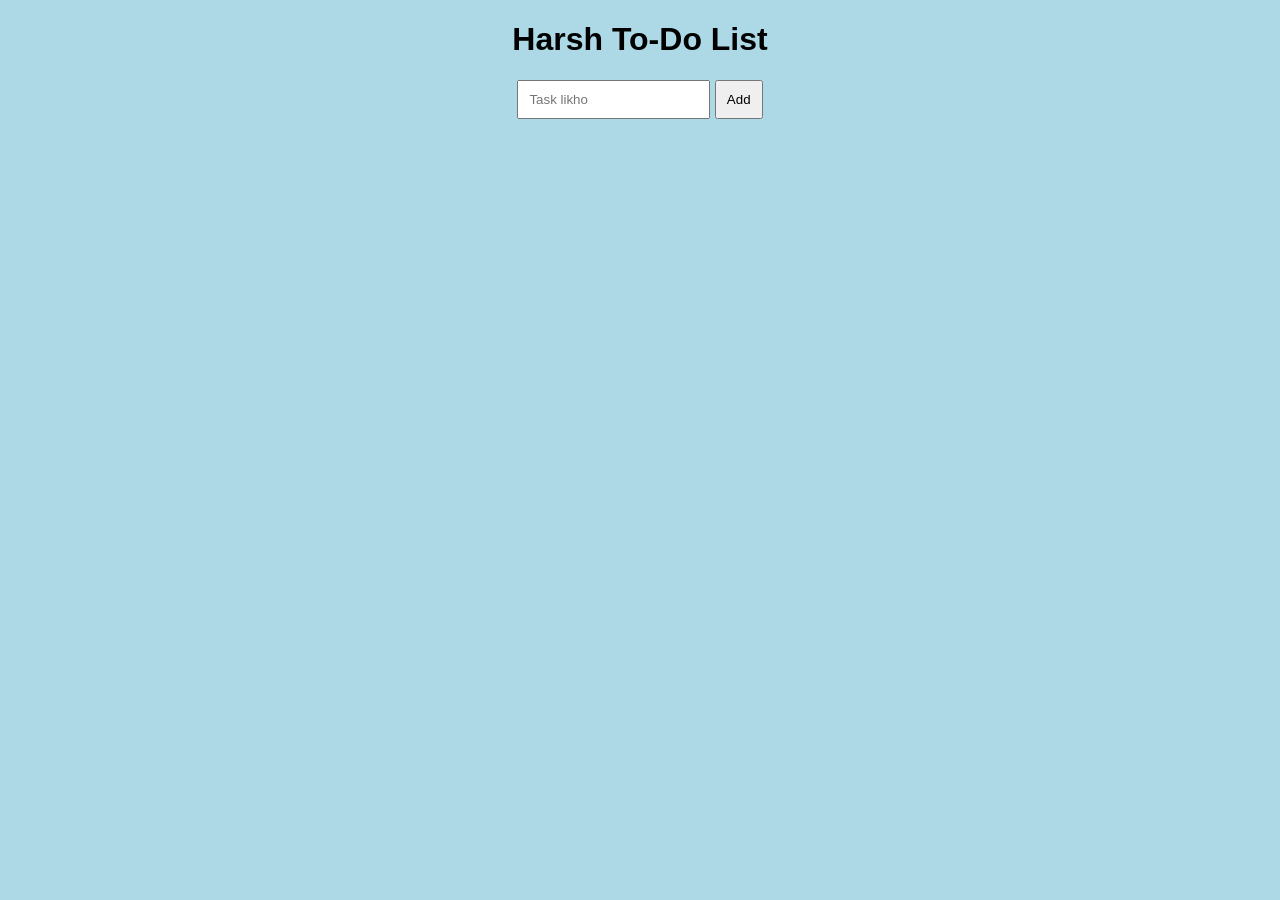
==== todo.html @ ca7b26b1 "Add notes and to-do projects" ====
<!DOCTYPE html>
<html>
<head>
    <title>Harsh To-Do App</title>
    <style>
body{
    background-color: lightblue;
    text-align: center;
    font-family: Arial;
}

input{
    padding: 10px;
}

button{
    padding: 10px;
}

li{
    margin: 10px;
}
</style>
</head>

<body>

    <h1>Harsh To-Do List</h1>

    <input type="text" id="task" placeholder="Task likho">

    <button onclick="addTask()">Add</button>

    <ul id="taskList"></ul>

    <script>
        function addTask() {

            let taskText = document.getElementById("task").value;

            if(taskText === "") {
                alert("Pehle task likho!");
                return;
            }

            let li = document.createElement("li");

            li.innerHTML =
                taskText +
                ' <button onclick="this.parentElement.remove()">Delete</button>';

            document.getElementById("taskList").appendChild(li);

            document.getElementById("task").value = "";
        }
    </script>

</body>
</html>
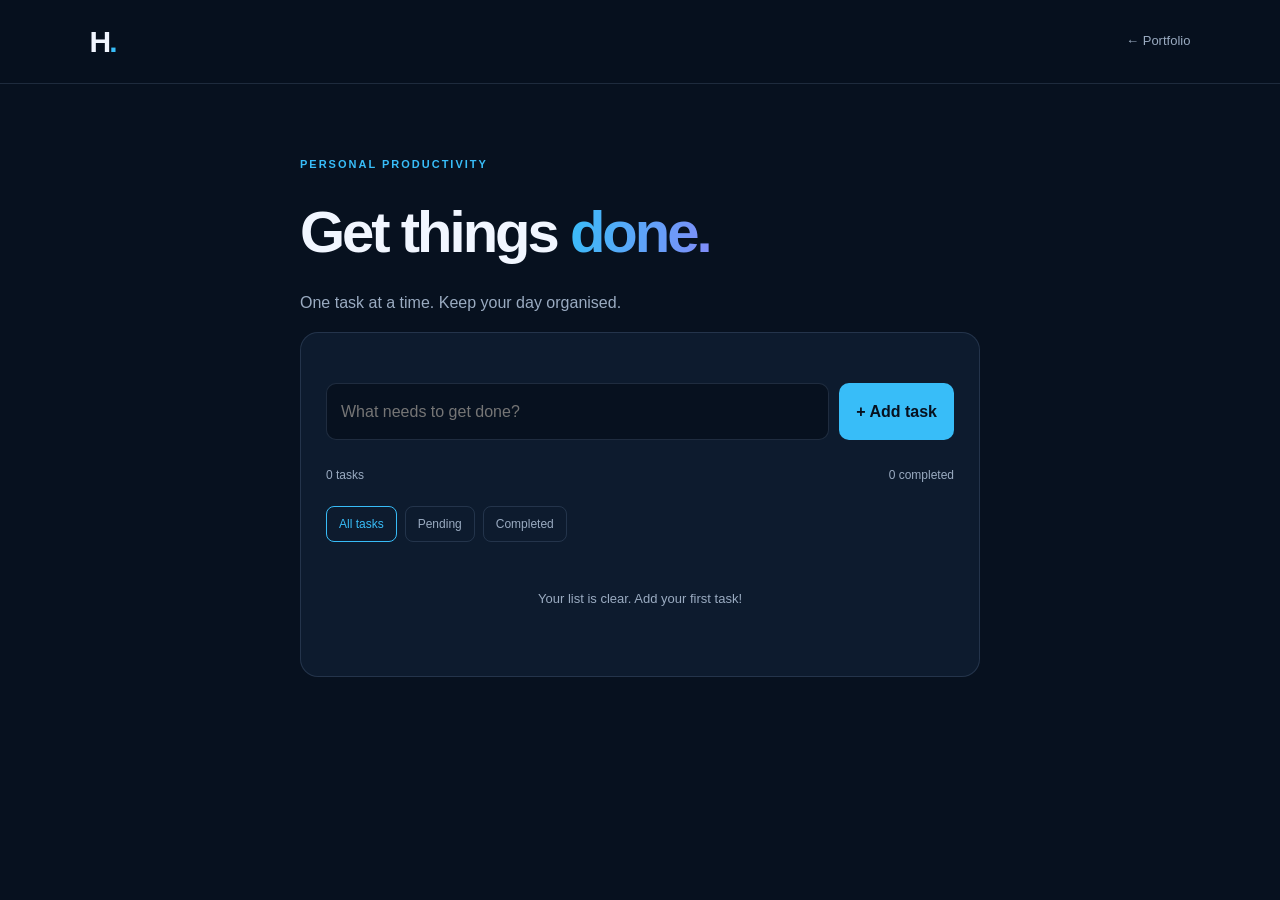
==== commit 932f4192: "Build interactive To-Do List app" ====
--- a/todo.html
+++ b/todo.html
@@ -1,59 +1,169 @@
 <!DOCTYPE html>
-<html>
+<html lang="en">
 <head>
-    <title>Harsh To-Do App</title>
-    <style>
-body{
-    background-color: lightblue;
-    text-align: center;
-    font-family: Arial;
-}
+  <meta charset="UTF-8">
+  <meta name="viewport" content="width=device-width, initial-scale=1.0">
+  <meta name="theme-color" content="#07111f">
+  <title>To-Do List | Harsh</title>
+  <link rel="stylesheet" href="./style.css">
+  <style>
+    .todo-wrap { max-width: 720px; margin: 65px auto; padding: 0 20px; }
+    .todo-box { padding: 25px; background: var(--panel); border: 1px solid var(--border); border-radius: 18px; }
+    .todo-form { display: flex; gap: 10px; margin: 25px 0; }
+    .todo-form input { min-width: 0; flex: 1; padding: 14px; background: #07111f; border: 1px solid var(--border); border-radius: 10px; color: white; font: inherit; }
+    .todo-form input:focus { outline: 1px solid var(--blue); }
+    .todo-form button, .filter-btn, .delete-btn { cursor: pointer; font: inherit; }
+    .todo-form button { border: 0; border-radius: 10px; padding: 10px 17px; font-weight: 800; background: var(--blue); color: #07111f; }
+    .todo-stats { display: flex; justify-content: space-between; gap: 10px; color: var(--muted); font-size: 12px; margin-bottom: 20px; }
+    .todo-filters { display: flex; gap: 8px; margin-bottom: 18px; flex-wrap: wrap; }
+    .filter-btn { color: var(--muted); background: transparent; border: 1px solid var(--border); padding: 7px 12px; border-radius: 8px; font-size: 12px; }
+    .filter-btn.active { color: var(--blue); border-color: var(--blue); }
+    .task-list { list-style: none; padding: 0; margin: 0; }
+    .task { display: flex; align-items: center; gap: 12px; padding: 14px 0; border-bottom: 1px solid var(--border); }
+    .task input { accent-color: var(--blue); width: 17px; height: 17px; }
+    .task-text { flex: 1; overflow-wrap: anywhere; }
+    .task.done .task-text { text-decoration: line-through; color: var(--muted); }
+    .delete-btn { background: transparent; color: #fb7185; border: 1px solid var(--border); border-radius: 7px; padding: 5px 9px; }
+    .empty { text-align: center; padding: 28px 0; color: var(--muted); font-size: 13px; }
+    @media(max-width:450px) { .todo-form { flex-wrap: wrap; } .todo-form input { flex-basis: 100%; } }
+  </style>
+</head>
+<body>
+  <header class="navbar">
+    <a class="logo" href="./index.html">H<span>.</span></a>
+    <nav><a href="./index.html">← Portfolio</a></nav>
+  </header>
 
-input{
-    padding: 10px;
-}
+  <main class="todo-wrap">
+    <span class="eyebrow">PERSONAL PRODUCTIVITY</span>
+    <h1 style="font-size:clamp(38px,7vw,58px)">Get things <span class="gradient-text">done.</span></h1>
+    <p>One task at a time. Keep your day organised.</p>
 
-button{
-    padding: 10px;
-}
+    <section class="todo-box">
+      <form class="todo-form" id="taskForm">
+        <input id="taskInput" type="text" maxlength="200" placeholder="What needs to get done?" aria-label="New task" required>
+        <button type="submit">+ Add task</button>
+      </form>
 
-li{
-    margin: 10px;
-}
-</style>
-</head>
+      <div class="todo-stats">
+        <span id="taskCount">0 tasks</span>
+        <span id="doneCount">0 completed</span>
+      </div>
 
-<body>
+      <div class="todo-filters">
+        <button class="filter-btn active" data-filter="all">All tasks</button>
+        <button class="filter-btn" data-filter="active">Pending</button>
+        <button class="filter-btn" data-filter="done">Completed</button>
+      </div>
 
-    <h1>Harsh To-Do List</h1>
+      <ul class="task-list" id="taskList"></ul>
+      <p class="empty" id="emptyMessage">Your list is clear. Add your first task!</p>
+    </section>
+  </main>
 
-    <input type="text" id="task" placeholder="Task likho">
+  <script>
+    const form = document.getElementById('taskForm');
+    const input = document.getElementById('taskInput');
+    const list = document.getElementById('taskList');
+    const empty = document.getElementById('emptyMessage');
+    const taskCount = document.getElementById('taskCount');
+    const doneCount = document.getElementById('doneCount');
+    const filters = document.querySelectorAll('.filter-btn');
 
-    <button onclick="addTask()">Add</button>
+    let tasks = [];
+    try {
+      const saved = JSON.parse(localStorage.getItem('harsh-todo-tasks') || '[]');
+      if (Array.isArray(saved)) tasks = saved.filter(t =>
+        t && typeof t.text === 'string' && typeof t.done === 'boolean'
+      );
+    } catch (error) {
+      tasks = [];
+    }
 
-    <ul id="taskList"></ul>
+    let currentFilter = 'all';
 
-    <script>
-        function addTask() {
+    function saveTasks() {
+      try {
+        localStorage.setItem('harsh-todo-tasks', JSON.stringify(tasks));
+      } catch (error) {
+        alert('Could not save tasks in this browser. Check browser storage settings.');
+      }
+    }
 
-            let taskText = document.getElementById("task").value;
+    function renderTasks() {
+      list.replaceChildren();
+      const visible = tasks.filter(task =>
+        currentFilter === 'all' ||
+        (currentFilter === 'active' && !task.done) ||
+        (currentFilter === 'done' && task.done)
+      );
 
-            if(taskText === "") {
-                alert("Pehle task likho!");
-                return;
-            }
+      visible.forEach(task => {
+        const li = document.createElement('li');
+        li.className = 'task' + (task.done ? ' done' : '');
 
-            let li = document.createElement("li");
+        const checkbox = document.createElement('input');
+        checkbox.type = 'checkbox';
+        checkbox.checked = task.done;
+        checkbox.setAttribute('aria-label', 'Mark task complete');
+        checkbox.addEventListener('change', () => {
+          task.done = checkbox.checked;
+          saveTasks();
+          renderTasks();
+        });
 
-            li.innerHTML =
-                taskText +
-                ' <button onclick="this.parentElement.remove()">Delete</button>';
+        const text = document.createElement('span');
+        text.className = 'task-text';
+        text.textContent = task.text;
 
-            document.getElementById("taskList").appendChild(li);
+        const del = document.createElement('button');
+        del.className = 'delete-btn';
+        del.textContent = 'Delete';
+        del.setAttribute('aria-label', 'Delete task');
+        del.addEventListener('click', () => {
+          tasks = tasks.filter(t => t.id !== task.id);
+          saveTasks();
+          renderTasks();
+        });
 
-            document.getElementById("task").value = "";
-        }
-    </script>
+        li.append(checkbox, text, del);
+        list.append(li);
+      });
 
+      const pending = tasks.filter(t => !t.done).length;
+      taskCount.textContent = tasks.length + (tasks.length === 1 ? ' task' : ' tasks');
+      doneCount.textContent = (tasks.length - pending) + ' completed';
+      empty.hidden = visible.length !== 0;
+      empty.textContent = tasks.length === 0
+        ? 'Your list is clear. Add your first task!'
+        : 'No tasks in this filter.';
+    }
+
+    form.addEventListener('submit', event => {
+      event.preventDefault();
+      const text = input.value.trim();
+      if (!text) return;
+
+      tasks.unshift({
+        id: Date.now().toString() + Math.random().toString(36).slice(2),
+        text,
+        done: false
+      });
+      saveTasks();
+      input.value = '';
+      renderTasks();
+      input.focus();
+    });
+
+    filters.forEach(button => {
+      button.addEventListener('click', () => {
+        currentFilter = button.dataset.filter;
+        filters.forEach(b => b.classList.toggle('active', b === button));
+        renderTasks();
+      });
+    });
+
+    renderTasks();
+  </script>
 </body>
-</html>+</html>
--- a/style.css
+++ b/style.css
@@ -0,0 +1,118 @@
+:root {
+  --bg: #07111f;
+  --panel: #0d1b2e;
+  --panel2: #10233a;
+  --text: #f1f6ff;
+  --muted: #9aabc1;
+  --blue: #38bdf8;
+  --border: rgba(148, 180, 220, .17);
+}
+
+* { box-sizing: border-box; }
+html { scroll-behavior: smooth; scroll-padding-top: 90px; }
+body {
+  margin: 0;
+  background: var(--bg);
+  color: var(--text);
+  font-family: Inter, -apple-system, BlinkMacSystemFont, "Segoe UI", sans-serif;
+  line-height: 1.7;
+}
+a { color: inherit; text-decoration: none; }
+p { color: var(--muted); margin-top: 8px; }
+.navbar {
+  position: sticky; top: 0; z-index: 10;
+  display: flex; align-items: center; justify-content: space-between;
+  padding: 16px 7%; background: rgba(7,17,31,.9);
+  backdrop-filter: blur(16px); border-bottom: 1px solid var(--border);
+}
+.logo { font-size: 30px; font-weight: 900; letter-spacing: -2px; }
+.logo span { color: var(--blue); }
+nav { display: flex; align-items: center; gap: 25px; }
+nav a { font-size: 13px; color: var(--muted); transition: .2s; }
+nav a:hover, .footer a:hover { color: var(--blue); }
+.nav-cta { padding: 9px 15px; border: 1px solid var(--border); border-radius: 9px; }
+.section { padding: 95px 9%; max-width: 1450px; margin: auto; }
+.hero { min-height: 620px; display: grid; grid-template-columns: 1.15fr .85fr; align-items: center; gap: 45px; }
+.eyebrow { font-size: 11px; font-weight: 800; letter-spacing: 2px; color: var(--blue); }
+.status-dot { display: inline-block; width: 7px; height: 7px; border-radius: 50%; background: #4ade80; margin-right: 8px; }
+h1 { font-size: clamp(42px, 6vw, 76px); line-height: 1.08; letter-spacing: -3px; margin: 25px 0; }
+h2 { font-size: clamp(32px, 4vw, 49px); line-height: 1.16; letter-spacing: -1.8px; margin: 15px 0; }
+h3 { margin: 10px 0; font-size: 22px; }
+.gradient-text { background: linear-gradient(100deg, #38bdf8, #818cf8); color: transparent; background-clip: text; -webkit-background-clip: text; }
+.outline-text { color: transparent; -webkit-text-stroke: 1.5px var(--blue); }
+.lead { max-width: 560px; font-size: 17px; }
+.hero-actions, .resume-actions { display: flex; gap: 13px; flex-wrap: wrap; margin-top: 28px; align-items: center; }
+.btn { display: inline-flex; justify-content: center; align-items: center; padding: 12px 19px; border-radius: 10px; font-size: 13px; font-weight: 750; transition: .2s; }
+.btn:hover { transform: translateY(-3px); }
+.primary { color: #04111f; background: var(--blue); box-shadow: 0 7px 30px rgba(56,189,248,.15); }
+.secondary { border: 1px solid var(--border); background: rgba(255,255,255,.025); }
+.hero-meta { display: flex; gap: 25px; margin-top: 32px; color: var(--muted); font-size: 12px; }
+.hero-visual { position: relative; min-height: 390px; display: grid; place-items: center; }
+.profile-card { width: min(290px, 78%); height: 350px; position: relative; overflow: hidden; border: 1px solid rgba(56,189,248,.4); border-radius: 150px 150px 24px 24px; background: var(--panel); box-shadow: 0 0 70px rgba(56,189,248,.1); }
+.profile-card img { width: 100%; height: 100%; object-fit: cover; }
+.profile-overlay { position: absolute; inset: auto 0 0; padding: 45px 20px 20px; background: linear-gradient(transparent, rgba(3,10,20,.95)); display: flex; flex-direction: column; }
+.profile-overlay span, .profile-overlay small { font-size: 11px; color: #c3d5ea; }
+.profile-overlay strong { font-size: 25px; }
+.orbit { position: absolute; border: 1px solid rgba(56,189,248,.17); border-radius: 50%; aspect-ratio: 1; }
+.orbit-one { width: 390px; }
+.orbit-two { width: 450px; border-style: dashed; }
+.floating-chip { position: absolute; padding: 11px 15px; border-radius: 10px; border: 1px solid var(--border); background: #10233a; font-size: 11px; box-shadow: 0 10px 30px #0003; }
+.chip-top { top: 40px; right: 0; }
+.chip-bottom { bottom: 30px; left: 0; }
+.section-heading { margin-bottom: 35px; }
+.section-heading > p { margin-top: 12px; }
+.about-grid { display: grid; grid-template-columns: 1fr 1fr; gap: 20px; }
+.panel, .project-card, .certificate-card { background: var(--panel); border: 1px solid var(--border); border-radius: 16px; padding: 25px; }
+.about-text p { line-height: 1.9; }
+.panel-label, .project-number { color: var(--blue); font-size: 10px; font-weight: 800; letter-spacing: 1.5px; }
+.focus-item { display: flex; gap: 15px; padding-top: 18px; }
+.focus-item > span { color: var(--blue); font-size: 12px; }
+.focus-item p { margin: 2px 0; font-size: 12px; }
+.project-grid { display: grid; grid-template-columns: repeat(3, 1fr); gap: 18px; }
+.project-card { transition: .25s; }
+.project-card:hover, .certificate-card:hover { border-color: rgba(56,189,248,.6); transform: translateY(-4px); }
+.project-icon { width: 45px; height: 45px; display: grid; place-items: center; background: rgba(56,189,248,.1); color: var(--blue); border-radius: 12px; font-size: 21px; margin-bottom: 22px; }
+.project-card p { font-size: 13px; min-height: 67px; }
+.tag-row { display: flex; gap: 7px; flex-wrap: wrap; margin: 18px 0; }
+.tag-row span { padding: 4px 8px; border: 1px solid var(--border); border-radius: 6px; color: var(--muted); font-size: 10px; }
+.text-link { display: inline-block; margin-top: 10px; color: var(--blue); font-size: 12px; font-weight: 750; }
+.muted { color: var(--muted); font-size: 12px; }
+.certificate-grid { display: grid; grid-template-columns: repeat(2, 1fr); gap: 12px; }
+.certificate-card { display: flex; align-items: center; gap: 14px; padding: 17px; transition: .2s; }
+.certificate-card > span:nth-child(2) { flex: 1; min-width: 0; }
+.certificate-card strong, .certificate-card small { display: block; overflow-wrap: anywhere; }
+.certificate-card strong { font-size: 13px; }
+.certificate-card small { font-size: 11px; color: var(--muted); }
+.certificate-card b { color: var(--blue); }
+.file-icon { padding: 10px 8px; background: rgba(56,189,248,.1); color: var(--blue); border-radius: 8px; font-size: 10px; font-weight: 900; }
+.resume-panel, .contact-panel { padding: 42px; border-radius: 20px; border: 1px solid var(--border); background: radial-gradient(ellipse at top right, rgba(56,189,248,.12), transparent 55%), var(--panel); }
+.resume-panel { display: flex; justify-content: space-between; align-items: center; gap: 25px; }
+.resume-panel p, .contact-panel p { max-width: 460px; }
+.resume-actions { max-width: 260px; }
+.resume-actions .text-link { flex-basis: 100%; }
+.contact-panel { text-align: center; padding: 60px 20px; }
+.contact-panel p { margin: 15px auto 25px; }
+.small-note { font-size: 10px; }
+.footer { display: flex; align-items: center; justify-content: space-between; gap: 15px; padding: 25px 9%; border-top: 1px solid var(--border); }
+.footer p, .footer a { font-size: 11px; }
+@media (max-width: 800px) {
+  .navbar { padding: 13px 5%; }
+  nav { gap: 12px; }
+  nav a { font-size: 11px; }
+  .section { padding: 70px 6%; }
+  .hero { grid-template-columns: 1fr; padding-top: 60px; }
+  .hero-visual { min-height: 390px; }
+  .project-grid { grid-template-columns: 1fr 1fr; }
+  .resume-panel { align-items: flex-start; flex-direction: column; }
+}
+@media (max-width: 520px) {
+  nav { gap: 10px; }
+  nav a:nth-child(1), nav a:nth-child(2) { display: none; }
+  h1 { letter-spacing: -2px; }
+  .about-grid, .project-grid, .certificate-grid { grid-template-columns: 1fr; }
+  .hero-meta { flex-direction: column; gap: 5px; }
+  .resume-panel { padding: 27px 20px; }
+  .footer { flex-wrap: wrap; }
+  .orbit-one { width: 310px; }
+  .orbit-two { width: 350px; }
+}
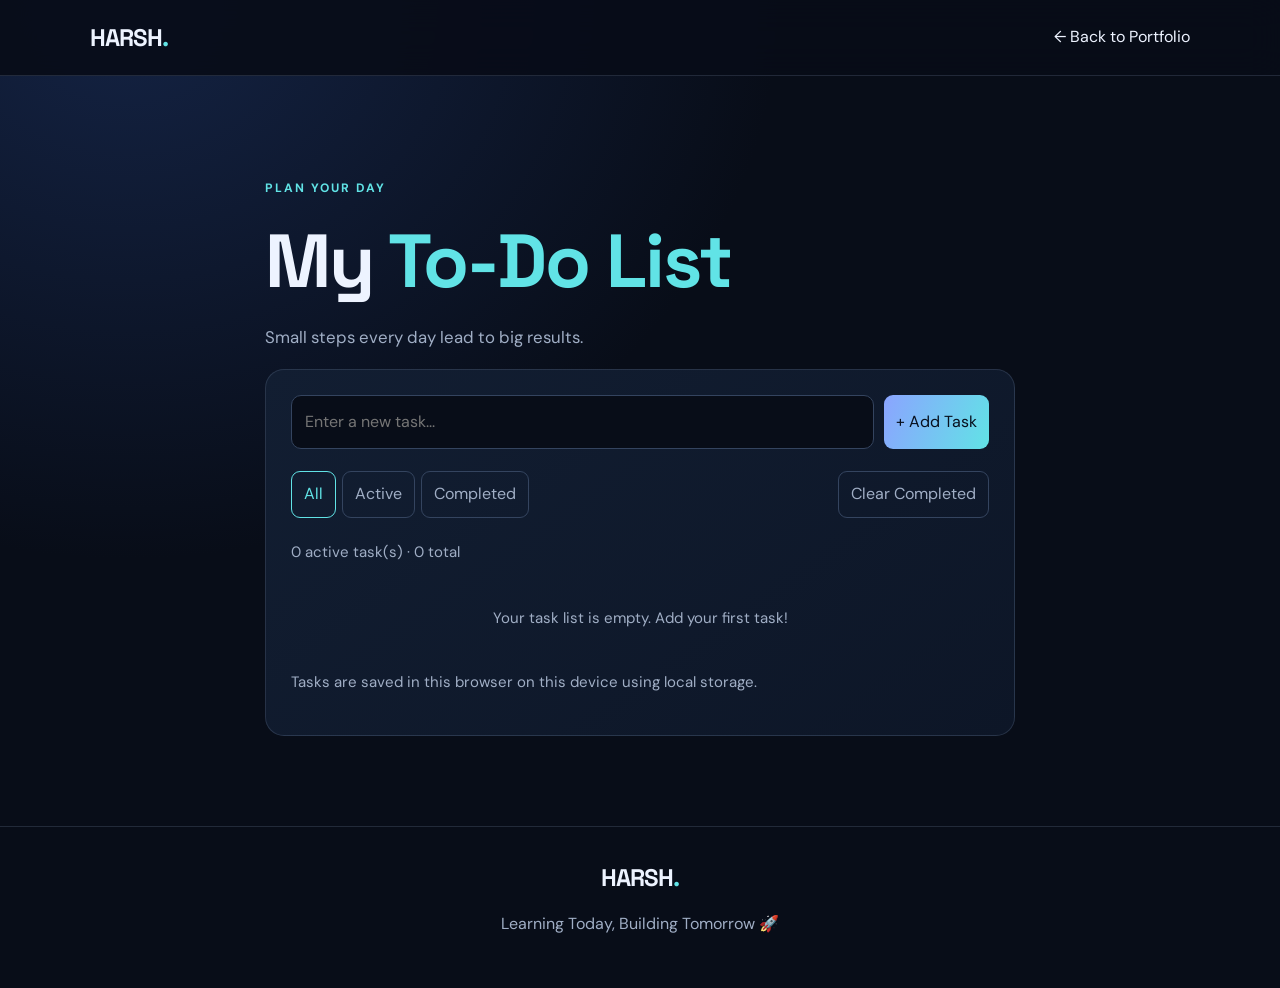
==== commit b3ff9940: "Add functional To-Do application" ====
--- a/todo.html
+++ b/todo.html
@@ -3,167 +3,287 @@
 <head>
   <meta charset="UTF-8">
   <meta name="viewport" content="width=device-width, initial-scale=1.0">
-  <meta name="theme-color" content="#07111f">
-  <title>To-Do List | Harsh</title>
-  <link rel="stylesheet" href="./style.css">
+
+  <meta name="description" content="A simple To-Do app to organise your daily tasks.">
+  <title>To-Do App | Harsh Dhankhar</title>
+
+  <link rel="stylesheet" href="style.css">
+
   <style>
-    .todo-wrap { max-width: 720px; margin: 65px auto; padding: 0 20px; }
-    .todo-box { padding: 25px; background: var(--panel); border: 1px solid var(--border); border-radius: 18px; }
-    .todo-form { display: flex; gap: 10px; margin: 25px 0; }
-    .todo-form input { min-width: 0; flex: 1; padding: 14px; background: #07111f; border: 1px solid var(--border); border-radius: 10px; color: white; font: inherit; }
-    .todo-form input:focus { outline: 1px solid var(--blue); }
-    .todo-form button, .filter-btn, .delete-btn { cursor: pointer; font: inherit; }
-    .todo-form button { border: 0; border-radius: 10px; padding: 10px 17px; font-weight: 800; background: var(--blue); color: #07111f; }
-    .todo-stats { display: flex; justify-content: space-between; gap: 10px; color: var(--muted); font-size: 12px; margin-bottom: 20px; }
-    .todo-filters { display: flex; gap: 8px; margin-bottom: 18px; flex-wrap: wrap; }
-    .filter-btn { color: var(--muted); background: transparent; border: 1px solid var(--border); padding: 7px 12px; border-radius: 8px; font-size: 12px; }
-    .filter-btn.active { color: var(--blue); border-color: var(--blue); }
-    .task-list { list-style: none; padding: 0; margin: 0; }
-    .task { display: flex; align-items: center; gap: 12px; padding: 14px 0; border-bottom: 1px solid var(--border); }
-    .task input { accent-color: var(--blue); width: 17px; height: 17px; }
+    .todo-container { max-width: 750px; margin: auto; }
+    .todo-panel { padding: 25px; }
+    .task-form { display: flex; gap: 10px; }
+    .task-input {
+      flex: 1;
+      min-width: 0;
+      padding: 13px;
+      border: 1px solid #34445f;
+      border-radius: 10px;
+      background: #080d18;
+      color: white;
+      font: inherit;
+    }
+    .task-form button, .task-actions button, .filter-btn, .clear-btn {
+      cursor: pointer;
+      font: inherit;
+      border-radius: 9px;
+      padding: 9px 12px;
+    }
+    .task-form button { border: 0; }
+    .toolbar {
+      display: flex;
+      justify-content: space-between;
+      flex-wrap: wrap;
+      gap: 12px;
+      margin: 22px 0;
+    }
+    .filters { display: flex; gap: 6px; flex-wrap: wrap; }
+    .filter-btn, .clear-btn, .task-actions button {
+      background: transparent;
+      color: #a0aec5;
+      border: 1px solid #34445f;
+    }
+    .filter-btn.active { color: #61e3e6; border-color: #61e3e6; }
+    #taskList { padding: 0; list-style: none; }
+    .task-item {
+      display: flex;
+      align-items: center;
+      gap: 10px;
+      padding: 13px;
+      margin-bottom: 9px;
+      background: #0b1424;
+      border: 1px solid #26354c;
+      border-radius: 11px;
+    }
+    .task-item input { width: 18px; height: 18px; }
     .task-text { flex: 1; overflow-wrap: anywhere; }
-    .task.done .task-text { text-decoration: line-through; color: var(--muted); }
-    .delete-btn { background: transparent; color: #fb7185; border: 1px solid var(--border); border-radius: 7px; padding: 5px 9px; }
-    .empty { text-align: center; padding: 28px 0; color: var(--muted); font-size: 13px; }
-    @media(max-width:450px) { .todo-form { flex-wrap: wrap; } .todo-form input { flex-basis: 100%; } }
+    .task-item.done .task-text {
+      text-decoration: line-through;
+      color: #71809a;
+    }
+    .task-actions { display: flex; gap: 5px; }
+    .task-count, .note { color: #a0aec5; font-size: .85rem; }
+    .empty { text-align: center; color: #a0aec5; padding: 25px 5px; }
+    @media(max-width:520px) {
+      .task-form { flex-direction: column; }
+      .task-form button { width: 100%; }
+      .task-item { flex-wrap: wrap; }
+      .task-actions { margin-left: 28px; }
+    }
   </style>
 </head>
+
 <body>
-  <header class="navbar">
-    <a class="logo" href="./index.html">H<span>.</span></a>
-    <nav><a href="./index.html">← Portfolio</a></nav>
-  </header>
-
-  <main class="todo-wrap">
-    <span class="eyebrow">PERSONAL PRODUCTIVITY</span>
-    <h1 style="font-size:clamp(38px,7vw,58px)">Get things <span class="gradient-text">done.</span></h1>
-    <p>One task at a time. Keep your day organised.</p>
-
-    <section class="todo-box">
-      <form class="todo-form" id="taskForm">
-        <input id="taskInput" type="text" maxlength="200" placeholder="What needs to get done?" aria-label="New task" required>
-        <button type="submit">+ Add task</button>
+
+<header class="header">
+  <nav class="nav container">
+    <a class="logo" href="./index.html">HARSH<span>.</span></a>
+    <a href="./index.html#projects">← Back to Portfolio</a>
+  </nav>
+</header>
+
+<main class="section">
+  <div class="container todo-container">
+
+    <p class="eyebrow">PLAN YOUR DAY</p>
+    <h1>My <span>To-Do List</span></h1>
+    <p class="description">Small steps every day lead to big results.</p>
+
+    <div class="card todo-panel">
+
+      <form class="task-form" id="taskForm">
+        <input
+          class="task-input"
+          id="taskInput"
+          type="text"
+          maxlength="180"
+          placeholder="Enter a new task..."
+          aria-label="Enter a new task"
+          required
+        >
+        <button type="submit" class="btn primary">+ Add Task</button>
       </form>
 
-      <div class="todo-stats">
-        <span id="taskCount">0 tasks</span>
-        <span id="doneCount">0 completed</span>
+      <div class="toolbar">
+        <div class="filters">
+          <button class="filter-btn active" data-filter="all" type="button">All</button>
+          <button class="filter-btn" data-filter="active" type="button">Active</button>
+          <button class="filter-btn" data-filter="done" type="button">Completed</button>
+        </div>
+
+        <button class="clear-btn" id="clearCompleted" type="button">
+          Clear Completed
+        </button>
       </div>
 
-      <div class="todo-filters">
-        <button class="filter-btn active" data-filter="all">All tasks</button>
-        <button class="filter-btn" data-filter="active">Pending</button>
-        <button class="filter-btn" data-filter="done">Completed</button>
-      </div>
-
-      <ul class="task-list" id="taskList"></ul>
-      <p class="empty" id="emptyMessage">Your list is clear. Add your first task!</p>
-    </section>
-  </main>
-
-  <script>
-    const form = document.getElementById('taskForm');
-    const input = document.getElementById('taskInput');
-    const list = document.getElementById('taskList');
-    const empty = document.getElementById('emptyMessage');
-    const taskCount = document.getElementById('taskCount');
-    const doneCount = document.getElementById('doneCount');
-    const filters = document.querySelectorAll('.filter-btn');
-
-    let tasks = [];
+      <p class="task-count" id="taskCount" aria-live="polite"></p>
+
+      <ul id="taskList"></ul>
+
+      <p class="empty" id="emptyMessage">Your task list is empty. Add your first task!</p>
+
+      <p class="note">
+        Tasks are saved in this browser on this device using local storage.
+      </p>
+
+    </div>
+  </div>
+</main>
+
+<footer class="footer">
+  <a class="logo" href="./index.html">HARSH<span>.</span></a>
+  <p>Learning Today, Building Tomorrow 🚀</p>
+</footer>
+
+<script>
+  const STORAGE_KEY = "harshbuilds_todo_tasks_v1";
+
+  const form = document.getElementById("taskForm");
+  const input = document.getElementById("taskInput");
+  const list = document.getElementById("taskList");
+  const count = document.getElementById("taskCount");
+  const emptyMessage = document.getElementById("emptyMessage");
+
+  let currentFilter = "all";
+  let tasks = loadTasks();
+
+  function loadTasks() {
     try {
-      const saved = JSON.parse(localStorage.getItem('harsh-todo-tasks') || '[]');
-      if (Array.isArray(saved)) tasks = saved.filter(t =>
-        t && typeof t.text === 'string' && typeof t.done === 'boolean'
-      );
-    } catch (error) {
-      tasks = [];
-    }
-
-    let currentFilter = 'all';
-
-    function saveTasks() {
-      try {
-        localStorage.setItem('harsh-todo-tasks', JSON.stringify(tasks));
-      } catch (error) {
-        alert('Could not save tasks in this browser. Check browser storage settings.');
-      }
-    }
-
-    function renderTasks() {
-      list.replaceChildren();
-      const visible = tasks.filter(task =>
-        currentFilter === 'all' ||
-        (currentFilter === 'active' && !task.done) ||
-        (currentFilter === 'done' && task.done)
-      );
-
-      visible.forEach(task => {
-        const li = document.createElement('li');
-        li.className = 'task' + (task.done ? ' done' : '');
-
-        const checkbox = document.createElement('input');
-        checkbox.type = 'checkbox';
-        checkbox.checked = task.done;
-        checkbox.setAttribute('aria-label', 'Mark task complete');
-        checkbox.addEventListener('change', () => {
-          task.done = checkbox.checked;
-          saveTasks();
-          renderTasks();
-        });
-
-        const text = document.createElement('span');
-        text.className = 'task-text';
-        text.textContent = task.text;
-
-        const del = document.createElement('button');
-        del.className = 'delete-btn';
-        del.textContent = 'Delete';
-        del.setAttribute('aria-label', 'Delete task');
-        del.addEventListener('click', () => {
-          tasks = tasks.filter(t => t.id !== task.id);
-          saveTasks();
-          renderTasks();
-        });
-
-        li.append(checkbox, text, del);
-        list.append(li);
-      });
-
-      const pending = tasks.filter(t => !t.done).length;
-      taskCount.textContent = tasks.length + (tasks.length === 1 ? ' task' : ' tasks');
-      doneCount.textContent = (tasks.length - pending) + ' completed';
-      empty.hidden = visible.length !== 0;
-      empty.textContent = tasks.length === 0
-        ? 'Your list is clear. Add your first task!'
-        : 'No tasks in this filter.';
-    }
-
-    form.addEventListener('submit', event => {
-      event.preventDefault();
-      const text = input.value.trim();
-      if (!text) return;
-
-      tasks.unshift({
-        id: Date.now().toString() + Math.random().toString(36).slice(2),
-        text,
-        done: false
-      });
-      saveTasks();
-      input.value = '';
-      renderTasks();
-      input.focus();
-    });
-
-    filters.forEach(button => {
-      button.addEventListener('click', () => {
-        currentFilter = button.dataset.filter;
-        filters.forEach(b => b.classList.toggle('active', b === button));
+      const saved = JSON.parse(localStorage.getItem(STORAGE_KEY) || "[]");
+      return Array.isArray(saved) ? saved : [];
+    } catch {
+      return [];
+    }
+  }
+
+  function saveTasks() {
+    localStorage.setItem(STORAGE_KEY, JSON.stringify(tasks));
+  }
+
+  function renderTasks() {
+    list.replaceChildren();
+
+    const visibleTasks = tasks.filter(task => {
+      if (currentFilter === "active") return !task.done;
+      if (currentFilter === "done") return task.done;
+      return true;
+    });
+
+    visibleTasks.forEach(task => {
+      const item = document.createElement("li");
+      item.className = "task-item" + (task.done ? " done" : "");
+
+      const checkbox = document.createElement("input");
+      checkbox.type = "checkbox";
+      checkbox.checked = task.done;
+      checkbox.setAttribute("aria-label", "Mark task completed");
+
+      checkbox.addEventListener("change", () => {
+        task.done = checkbox.checked;
+        saveTasks();
         renderTasks();
       });
-    });
-
+
+      const text = document.createElement("span");
+      text.className = "task-text";
+      text.textContent = task.text;
+
+      const actions = document.createElement("div");
+      actions.className = "task-actions";
+
+      const editButton = document.createElement("button");
+      editButton.type = "button";
+      editButton.textContent = "Edit";
+
+      editButton.addEventListener("click", () => {
+        const updated = prompt("Edit your task:", task.text);
+
+        if (updated === null) return;
+
+        const cleanText = updated.trim();
+
+        if (!cleanText) {
+          alert("Task cannot be empty.");
+          return;
+        }
+
+        task.text = cleanText.slice(0, 180);
+        saveTasks();
+        renderTasks();
+      });
+
+      const deleteButton = document.createElement("button");
+      deleteButton.type = "button";
+      deleteButton.textContent = "Delete";
+
+      deleteButton.addEventListener("click", () => {
+        tasks = tasks.filter(t => t.id !== task.id);
+        saveTasks();
+        renderTasks();
+      });
+
+      actions.append(editButton, deleteButton);
+      item.append(checkbox, text, actions);
+      list.appendChild(item);
+    });
+
+    const activeTasks = tasks.filter(task => !task.done).length;
+
+    count.textContent =
+      activeTasks + " active task(s) · " + tasks.length + " total";
+
+    emptyMessage.hidden = visibleTasks.length > 0;
+
+    document.querySelectorAll(".filter-btn").forEach(button => {
+      button.classList.toggle(
+        "active",
+        button.dataset.filter === currentFilter
+      );
+    });
+  }
+
+  form.addEventListener("submit", event => {
+    event.preventDefault();
+
+    const text = input.value.trim();
+    if (!text) return;
+
+    tasks.unshift({
+      id: Date.now().toString() + Math.random().toString(16).slice(2),
+      text: text.slice(0, 180),
+      done: false
+    });
+
+    saveTasks();
+    input.value = "";
     renderTasks();
-  </script>
+    input.focus();
+  });
+
+  document.querySelectorAll(".filter-btn").forEach(button => {
+    button.addEventListener("click", () => {
+      currentFilter = button.dataset.filter;
+      renderTasks();
+    });
+  });
+
+  document.getElementById("clearCompleted").addEventListener("click", () => {
+    const completed = tasks.filter(task => task.done).length;
+
+    if (completed === 0) {
+      alert("There are no completed tasks.");
+      return;
+    }
+
+    if (confirm("Delete all completed tasks?")) {
+      tasks = tasks.filter(task => !task.done);
+      saveTasks();
+      renderTasks();
+    }
+  });
+
+  renderTasks();
+</script>
+
 </body>
 </html>
--- a/style.css
+++ b/style.css
@@ -1,118 +1,344 @@
+@import url('https://fonts.googleapis.com/css2?family=DM+Sans:wght@400;500;600;700&family=Space+Grotesk:wght@400;500;600;700&display=swap');
+
 :root {
-  --bg: #07111f;
-  --panel: #0d1b2e;
-  --panel2: #10233a;
-  --text: #f1f6ff;
-  --muted: #9aabc1;
-  --blue: #38bdf8;
-  --border: rgba(148, 180, 220, .17);
+  --bg: #080d18;
+  --panel: #101b2e;
+  --text: #edf3ff;
+  --muted: #a0aec5;
+  --blue: #8ba4ff;
+  --cyan: #61e3e6;
+  --line: rgba(166,190,230,.16);
 }
 
 * { box-sizing: border-box; }
-html { scroll-behavior: smooth; scroll-padding-top: 90px; }
+
+html {
+  scroll-behavior: smooth;
+  scroll-padding-top: 90px;
+}
+
 body {
   margin: 0;
-  background: var(--bg);
+  background:
+    radial-gradient(ellipse at 10% 0%, #142344 0%, transparent 40%),
+    var(--bg);
   color: var(--text);
-  font-family: Inter, -apple-system, BlinkMacSystemFont, "Segoe UI", sans-serif;
-  line-height: 1.7;
-}
+  font-family: 'DM Sans', sans-serif;
+  line-height: 1.65;
+}
+
 a { color: inherit; text-decoration: none; }
-p { color: var(--muted); margin-top: 8px; }
-.navbar {
-  position: sticky; top: 0; z-index: 10;
-  display: flex; align-items: center; justify-content: space-between;
-  padding: 16px 7%; background: rgba(7,17,31,.9);
-  backdrop-filter: blur(16px); border-bottom: 1px solid var(--border);
-}
-.logo { font-size: 30px; font-weight: 900; letter-spacing: -2px; }
-.logo span { color: var(--blue); }
-nav { display: flex; align-items: center; gap: 25px; }
-nav a { font-size: 13px; color: var(--muted); transition: .2s; }
-nav a:hover, .footer a:hover { color: var(--blue); }
-.nav-cta { padding: 9px 15px; border: 1px solid var(--border); border-radius: 9px; }
-.section { padding: 95px 9%; max-width: 1450px; margin: auto; }
-.hero { min-height: 620px; display: grid; grid-template-columns: 1.15fr .85fr; align-items: center; gap: 45px; }
-.eyebrow { font-size: 11px; font-weight: 800; letter-spacing: 2px; color: var(--blue); }
-.status-dot { display: inline-block; width: 7px; height: 7px; border-radius: 50%; background: #4ade80; margin-right: 8px; }
-h1 { font-size: clamp(42px, 6vw, 76px); line-height: 1.08; letter-spacing: -3px; margin: 25px 0; }
-h2 { font-size: clamp(32px, 4vw, 49px); line-height: 1.16; letter-spacing: -1.8px; margin: 15px 0; }
-h3 { margin: 10px 0; font-size: 22px; }
-.gradient-text { background: linear-gradient(100deg, #38bdf8, #818cf8); color: transparent; background-clip: text; -webkit-background-clip: text; }
-.outline-text { color: transparent; -webkit-text-stroke: 1.5px var(--blue); }
-.lead { max-width: 560px; font-size: 17px; }
-.hero-actions, .resume-actions { display: flex; gap: 13px; flex-wrap: wrap; margin-top: 28px; align-items: center; }
-.btn { display: inline-flex; justify-content: center; align-items: center; padding: 12px 19px; border-radius: 10px; font-size: 13px; font-weight: 750; transition: .2s; }
+button { font: inherit; }
+
+.container {
+  width: min(1100px, calc(100% - 36px));
+  margin: auto;
+}
+
+.header {
+  position: sticky;
+  top: 0;
+  z-index: 10;
+  background: rgba(8,13,24,.92);
+  backdrop-filter: blur(16px);
+  border-bottom: 1px solid var(--line);
+}
+
+.nav {
+  min-height: 75px;
+  display: flex;
+  align-items: center;
+  justify-content: space-between;
+  gap: 20px;
+}
+
+.logo {
+  font: 700 1.5rem 'Space Grotesk', sans-serif;
+  letter-spacing: -1px;
+}
+
+.logo span { color: var(--cyan); }
+
+.nav-links {
+  display: flex;
+  gap: 24px;
+  color: var(--muted);
+  font-size: .9rem;
+}
+
+.nav-links a:hover,
+.text-link:hover { color: var(--cyan); }
+
+.menu-btn {
+  display: none;
+  padding: 7px 12px;
+  border: 1px solid var(--line);
+  border-radius: 9px;
+  background: var(--panel);
+  color: var(--text);
+}
+
+.section { padding: 90px 0; }
+
+.hero {
+  min-height: 82vh;
+  display: flex;
+  align-items: center;
+}
+
+.hero-grid {
+  display: grid;
+  grid-template-columns: 1.2fr .8fr;
+  align-items: center;
+  gap: 50px;
+}
+
+.eyebrow {
+  color: var(--cyan);
+  font-size: .76rem;
+  font-weight: 700;
+  letter-spacing: 2px;
+}
+
+h1, h2, h3 {
+  font-family: 'Space Grotesk', sans-serif;
+  line-height: 1.2;
+}
+
+h1 {
+  font-size: clamp(2.5rem, 6vw, 4.7rem);
+  margin: 18px 0;
+  letter-spacing: -2px;
+}
+
+h1 span, h2 span {
+  color: var(--cyan);
+}
+
+h2 {
+  font-size: clamp(2rem, 4vw, 3rem);
+  margin: 12px 0 30px;
+}
+
+h3 { margin-bottom: 10px; }
+
+.hero h2 {
+  font: 500 1.4rem 'DM Sans', sans-serif;
+  color: #c0cce0;
+  margin-bottom: 20px;
+}
+
+.description {
+  color: var(--muted);
+  max-width: 600px;
+  font-size: 1.05rem;
+}
+
+.buttons {
+  display: flex;
+  flex-wrap: wrap;
+  gap: 12px;
+  margin: 30px 0;
+}
+
+.btn {
+  display: inline-block;
+  padding: 13px 19px;
+  border-radius: 11px;
+  font-weight: 700;
+  transition: .2s;
+}
+
 .btn:hover { transform: translateY(-3px); }
-.primary { color: #04111f; background: var(--blue); box-shadow: 0 7px 30px rgba(56,189,248,.15); }
-.secondary { border: 1px solid var(--border); background: rgba(255,255,255,.025); }
-.hero-meta { display: flex; gap: 25px; margin-top: 32px; color: var(--muted); font-size: 12px; }
-.hero-visual { position: relative; min-height: 390px; display: grid; place-items: center; }
-.profile-card { width: min(290px, 78%); height: 350px; position: relative; overflow: hidden; border: 1px solid rgba(56,189,248,.4); border-radius: 150px 150px 24px 24px; background: var(--panel); box-shadow: 0 0 70px rgba(56,189,248,.1); }
-.profile-card img { width: 100%; height: 100%; object-fit: cover; }
-.profile-overlay { position: absolute; inset: auto 0 0; padding: 45px 20px 20px; background: linear-gradient(transparent, rgba(3,10,20,.95)); display: flex; flex-direction: column; }
-.profile-overlay span, .profile-overlay small { font-size: 11px; color: #c3d5ea; }
-.profile-overlay strong { font-size: 25px; }
-.orbit { position: absolute; border: 1px solid rgba(56,189,248,.17); border-radius: 50%; aspect-ratio: 1; }
-.orbit-one { width: 390px; }
-.orbit-two { width: 450px; border-style: dashed; }
-.floating-chip { position: absolute; padding: 11px 15px; border-radius: 10px; border: 1px solid var(--border); background: #10233a; font-size: 11px; box-shadow: 0 10px 30px #0003; }
-.chip-top { top: 40px; right: 0; }
-.chip-bottom { bottom: 30px; left: 0; }
-.section-heading { margin-bottom: 35px; }
-.section-heading > p { margin-top: 12px; }
-.about-grid { display: grid; grid-template-columns: 1fr 1fr; gap: 20px; }
-.panel, .project-card, .certificate-card { background: var(--panel); border: 1px solid var(--border); border-radius: 16px; padding: 25px; }
-.about-text p { line-height: 1.9; }
-.panel-label, .project-number { color: var(--blue); font-size: 10px; font-weight: 800; letter-spacing: 1.5px; }
-.focus-item { display: flex; gap: 15px; padding-top: 18px; }
-.focus-item > span { color: var(--blue); font-size: 12px; }
-.focus-item p { margin: 2px 0; font-size: 12px; }
-.project-grid { display: grid; grid-template-columns: repeat(3, 1fr); gap: 18px; }
-.project-card { transition: .25s; }
-.project-card:hover, .certificate-card:hover { border-color: rgba(56,189,248,.6); transform: translateY(-4px); }
-.project-icon { width: 45px; height: 45px; display: grid; place-items: center; background: rgba(56,189,248,.1); color: var(--blue); border-radius: 12px; font-size: 21px; margin-bottom: 22px; }
-.project-card p { font-size: 13px; min-height: 67px; }
-.tag-row { display: flex; gap: 7px; flex-wrap: wrap; margin: 18px 0; }
-.tag-row span { padding: 4px 8px; border: 1px solid var(--border); border-radius: 6px; color: var(--muted); font-size: 10px; }
-.text-link { display: inline-block; margin-top: 10px; color: var(--blue); font-size: 12px; font-weight: 750; }
-.muted { color: var(--muted); font-size: 12px; }
-.certificate-grid { display: grid; grid-template-columns: repeat(2, 1fr); gap: 12px; }
-.certificate-card { display: flex; align-items: center; gap: 14px; padding: 17px; transition: .2s; }
-.certificate-card > span:nth-child(2) { flex: 1; min-width: 0; }
-.certificate-card strong, .certificate-card small { display: block; overflow-wrap: anywhere; }
-.certificate-card strong { font-size: 13px; }
-.certificate-card small { font-size: 11px; color: var(--muted); }
-.certificate-card b { color: var(--blue); }
-.file-icon { padding: 10px 8px; background: rgba(56,189,248,.1); color: var(--blue); border-radius: 8px; font-size: 10px; font-weight: 900; }
-.resume-panel, .contact-panel { padding: 42px; border-radius: 20px; border: 1px solid var(--border); background: radial-gradient(ellipse at top right, rgba(56,189,248,.12), transparent 55%), var(--panel); }
-.resume-panel { display: flex; justify-content: space-between; align-items: center; gap: 25px; }
-.resume-panel p, .contact-panel p { max-width: 460px; }
-.resume-actions { max-width: 260px; }
-.resume-actions .text-link { flex-basis: 100%; }
-.contact-panel { text-align: center; padding: 60px 20px; }
-.contact-panel p { margin: 15px auto 25px; }
-.small-note { font-size: 10px; }
-.footer { display: flex; align-items: center; justify-content: space-between; gap: 15px; padding: 25px 9%; border-top: 1px solid var(--border); }
-.footer p, .footer a { font-size: 11px; }
-@media (max-width: 800px) {
-  .navbar { padding: 13px 5%; }
-  nav { gap: 12px; }
-  nav a { font-size: 11px; }
-  .section { padding: 70px 6%; }
-  .hero { grid-template-columns: 1fr; padding-top: 60px; }
-  .hero-visual { min-height: 390px; }
-  .project-grid { grid-template-columns: 1fr 1fr; }
-  .resume-panel { align-items: flex-start; flex-direction: column; }
-}
-@media (max-width: 520px) {
-  nav { gap: 10px; }
-  nav a:nth-child(1), nav a:nth-child(2) { display: none; }
-  h1 { letter-spacing: -2px; }
-  .about-grid, .project-grid, .certificate-grid { grid-template-columns: 1fr; }
-  .hero-meta { flex-direction: column; gap: 5px; }
-  .resume-panel { padding: 27px 20px; }
-  .footer { flex-wrap: wrap; }
-  .orbit-one { width: 310px; }
-  .orbit-two { width: 350px; }
-}
+
+.primary {
+  background: linear-gradient(110deg, var(--blue), var(--cyan));
+  color: #08101e;
+}
+
+.secondary {
+  border: 1px solid var(--line);
+  background: rgba(255,255,255,.03);
+}
+
+.stats {
+  display: flex;
+  flex-wrap: wrap;
+  gap: 30px;
+}
+
+.stats div { display: flex; flex-direction: column; }
+.stats strong { font-family: 'Space Grotesk'; }
+.stats small { color: var(--muted); }
+
+.profile-area {
+  min-height: 360px;
+  display: grid;
+  place-items: center;
+  position: relative;
+}
+
+.profile {
+  width: min(280px, 75vw);
+  aspect-ratio: 4 / 5;
+  overflow: hidden;
+  border-radius: 45% 45% 25px 25px;
+  border: 1px solid #5f83cb;
+  background: linear-gradient(145deg, #23375e, #101b2e);
+  box-shadow: 0 20px 80px rgba(80,130,230,.18);
+}
+
+.profile img {
+  width: 100%;
+  height: 100%;
+  object-fit: cover;
+}
+
+#fallback {
+  display: none;
+  width: 100%;
+  height: 100%;
+  place-items: center;
+  font: 700 7rem 'Space Grotesk';
+}
+
+#fallback span { color: var(--cyan); }
+
+.floating-card {
+  position: absolute;
+  right: 0;
+  bottom: 35px;
+  padding: 12px 16px;
+  border: 1px solid var(--line);
+  border-radius: 12px;
+  background: var(--panel);
+  box-shadow: 0 10px 35px #0005;
+}
+
+.alternate { background: rgba(255,255,255,.018); }
+
+.grid {
+  display: grid;
+  grid-template-columns: repeat(3, minmax(0,1fr));
+  gap: 18px;
+}
+
+.card {
+  padding: 25px;
+  border: 1px solid var(--line);
+  border-radius: 19px;
+  background: linear-gradient(145deg, #121e32, #0d1627);
+  transition: transform .2s, border-color .2s;
+}
+
+.card:hover {
+  transform: translateY(-4px);
+  border-color: #648cce;
+}
+
+.card p {
+  color: var(--muted);
+  font-size: .94rem;
+}
+
+.icon, .project-icon {
+  font-size: 2rem;
+  margin-bottom: 18px;
+}
+
+.project-icon {
+  padding: 22px;
+  margin: -25px -25px 20px;
+  background: linear-gradient(135deg, #203a65, #123a45);
+  font-size: 2.8rem;
+}
+
+.tag {
+  color: var(--cyan) !important;
+  font-size: .75rem !important;
+}
+
+.text-link {
+  display: inline-block;
+  margin-top: 10px;
+  color: var(--cyan);
+  font-weight: 700;
+}
+
+.certificate-grid {
+  display: grid;
+  grid-template-columns: repeat(2, minmax(0,1fr));
+  gap: 14px;
+}
+
+.certificate {
+  display: flex;
+  align-items: center;
+  gap: 14px;
+  padding: 18px;
+}
+
+.certificate > span { font-size: 1.7rem; }
+
+.certificate div { flex: 1; min-width: 0; }
+
+.certificate h3 { font-size: 1rem; }
+
+.certificate small { color: var(--muted); }
+
+.certificate b { color: var(--cyan); }
+
+.resume-box {
+  display: flex;
+  align-items: center;
+  justify-content: space-between;
+  gap: 25px;
+}
+
+.resume-box h2 { margin-bottom: 10px; }
+.resume-box p { color: var(--muted); }
+
+.contact-card { display: block; }
+
+.footer {
+  padding: 35px 18px;
+  border-top: 1px solid var(--line);
+  text-align: center;
+}
+
+.footer p { color: var(--muted); }
+.footer small { display: block; color: #7888a2; margin-top: 8px; }
+
+@media (max-width: 760px) {
+  .nav { min-height: 66px; }
+  .menu-btn { display: block; }
+
+  .nav-links {
+    display: none;
+    position: absolute;
+    top: 66px;
+    left: 0;
+    right: 0;
+    padding: 15px 22px;
+    background: #0b1322;
+    border-bottom: 1px solid var(--line);
+    flex-direction: column;
+    gap: 15px;
+  }
+
+  .nav-links.open { display: flex; }
+
+  .hero-grid { grid-template-columns: 1fr; gap: 15px; }
+  .profile-area { min-height: 330px; }
+  .grid { grid-template-columns: 1fr; }
+  .certificate-grid { grid-template-columns: 1fr; }
+  .resume-box { align-items: flex-start; flex-direction: column; }
+  .resume-box .btn { width: 100%; text-align: center; }
+  .section { padding: 65px 0; }
+  .hero { min-height: auto; }
+}
+
+@media (prefers-reduced-motion: reduce) {
+  html { scroll-behavior: auto; }
+  *, *::before, *::after { transition: none !important; }
+}
